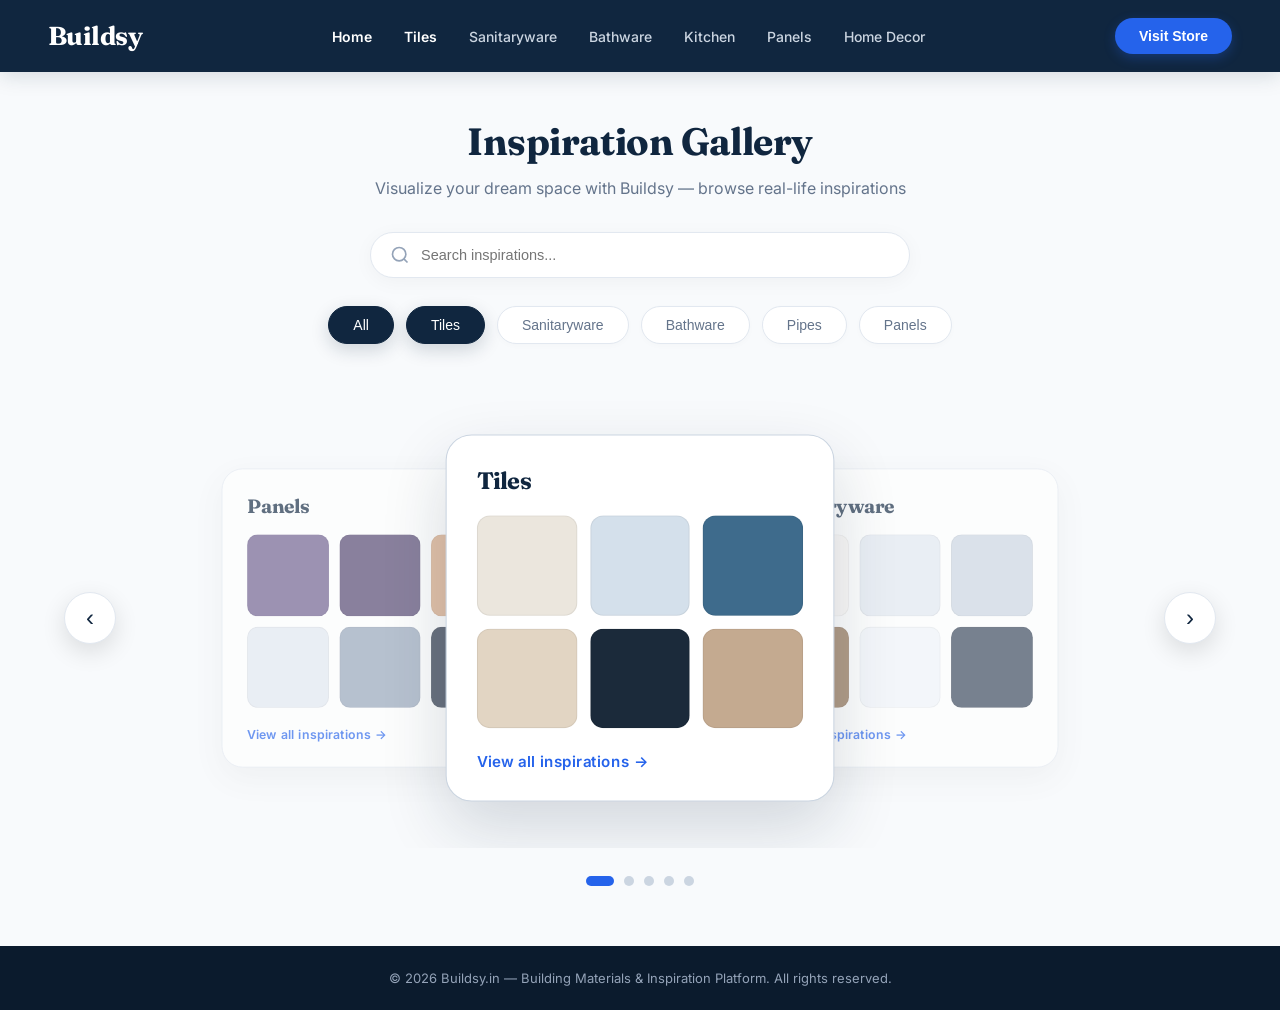
==== buildsy-inspiration-gallery (2).html @ cd0969d8 "feat: Buildsy Inspiration Gallery — masonry grid, lightbox, dynamic routing" ====
<!DOCTYPE html>
<html lang="en">
<head>
<meta charset="UTF-8">
<meta name="viewport" content="width=device-width, initial-scale=1.0">
<title>Buildsy — Inspiration Gallery</title>
<meta name="description" content="Browse premium inspiration galleries for tiles, bathware, kitchen, sanitaryware, panels, and more.">
<link rel="preconnect" href="https://fonts.googleapis.com">
<link href="https://fonts.googleapis.com/css2?family=Fraunces:ital,opsz,wght@0,9..144,400;0,9..144,600;0,9..144,700;1,9..144,400&family=Inter:wght@300;400;500;600;700&display=swap" rel="stylesheet">
<style>
  :root {
    --navy: #10263F;
    --navy-dark: #0B1B2D;
    --navy-soft: #1B3A5C;
    --blue-accent: #2563EB;
    --blue-hover: #1D4ED8;
    --copper: #B8794F;
    --copper-soft: #D6A47C;
    --cream-bg: #F4EFEA;
    --cream-card: #FAF8F5;
    --stone: #E5DFD7;
    --ink: #111827;
    --slate: #64748B;
    --radius-lg: 20px;
    --shadow-md: 0 12px 32px rgba(16, 38, 63, 0.12);
    --shadow-lg: 0 24px 60px rgba(16, 38, 63, 0.18);
  }

  * { box-sizing: border-box; }
  html, body { margin: 0; padding: 0; }
  body {
    background: #F8FAFC;
    color: var(--ink);
    font-family: 'Inter', -apple-system, BlinkMacSystemFont, sans-serif;
    -webkit-font-smoothing: antialiased;
    min-height: 100vh;
    display: flex;
    flex-direction: column;
  }

  h1, h2, h3, h4, .font-serif {
    font-family: 'Fraunces', Georgia, serif;
    letter-spacing: -0.015em;
  }

  /* ---------- Full Page Navbar ---------- */
  .navbar {
    background: var(--navy);
    color: #fff;
    padding: 18px 48px;
    display: flex;
    align-items: center;
    justify-content: space-between;
    position: sticky;
    top: 0;
    z-index: 1000;
    box-shadow: 0 4px 20px rgba(16, 38, 63, 0.15);
  }
  .navbar-logo {
    font-family: 'Fraunces', serif;
    font-size: 26px;
    font-weight: 700;
    color: #fff;
    letter-spacing: -0.02em;
  }
  .navbar-links {
    display: flex;
    gap: 32px;
  }
  .navbar-links a {
    color: #CBD5E1;
    text-decoration: none;
    font-size: 14px;
    font-weight: 500;
    transition: color 0.2s ease;
    cursor: pointer;
  }
  .navbar-links a:hover, .navbar-links a.active {
    color: #fff;
    font-weight: 600;
  }
  .navbar-cta {
    background: var(--blue-accent);
    color: #fff;
    border: none;
    padding: 10px 24px;
    border-radius: 99px;
    font-size: 14px;
    font-weight: 600;
    cursor: pointer;
    transition: background 0.2s ease, transform 0.15s ease, box-shadow 0.2s ease;
    box-shadow: 0 4px 12px rgba(37,99,235,0.3);
  }
  .navbar-cta:hover {
    background: var(--blue-hover);
    transform: translateY(-1px);
    box-shadow: 0 6px 16px rgba(37,99,235,0.4);
  }

  /* ---------- Main Page Content ---------- */
  main.main-content {
    flex: 1;
    padding: 48px 24px 60px;
    display: flex;
    flex-direction: column;
    align-items: center;
    max-width: 1400px;
    width: 100%;
    margin: 0 auto;
  }

  /* Hero Section */
  .hero-section {
    text-align: center;
    margin-bottom: 32px;
    max-width: 680px;
  }
  .hero-section h1 {
    font-size: 38px;
    color: var(--navy);
    margin: 0 0 12px;
    line-height: 1.15;
  }
  .hero-section p {
    font-size: 16px;
    color: var(--slate);
    margin: 0;
    line-height: 1.5;
  }

  /* Search Bar */
  .search-box-wrap {
    width: 100%;
    max-width: 540px;
    margin: 0 auto 28px;
    position: relative;
  }
  .search-input {
    width: 100%;
    padding: 14px 22px 14px 50px;
    border-radius: 99px;
    border: 1px solid #E2E8F0;
    background: #fff;
    font-size: 14.5px;
    color: var(--ink);
    box-shadow: 0 4px 20px rgba(0,0,0,0.04);
    outline: none;
    transition: all 0.25s ease;
  }
  .search-input:focus {
    border-color: var(--blue-accent);
    box-shadow: 0 0 0 4px rgba(37,99,235,0.14);
  }
  .search-icon {
    position: absolute;
    left: 20px;
    top: 50%;
    transform: translateY(-50%);
    color: #94A3B8;
    width: 20px;
    height: 20px;
  }

  /* Category Filter Pills */
  .filter-pills-bar {
    display: flex;
    gap: 12px;
    margin-bottom: 44px;
    flex-wrap: wrap;
    justify-content: center;
  }
  .filter-pill {
    padding: 10px 24px;
    border-radius: 99px;
    border: 1px solid #E2E8F0;
    background: #fff;
    color: var(--slate);
    font-size: 14px;
    font-weight: 500;
    cursor: pointer;
    transition: all 0.25s ease;
    box-shadow: 0 2px 6px rgba(0,0,0,0.02);
  }
  .filter-pill:hover {
    border-color: #CBD5E1;
    color: var(--navy);
  }
  .filter-pill.active {
    background: var(--navy);
    color: #fff;
    border-color: var(--navy);
    box-shadow: 0 6px 18px rgba(16,38,63,0.18);
  }

  /* ---------- Carousel Stage Container ---------- */
  .carousel-stage {
    width: 100%;
    position: relative;
    display: flex;
    align-items: center;
    justify-content: center;
    min-height: 440px;
    overflow: hidden;
    padding: 20px 0;
  }

  /* Nav Floating Buttons */
  .carousel-nav-btn {
    position: absolute;
    top: 50%;
    transform: translateY(-50%);
    width: 52px;
    height: 52px;
    border-radius: 50%;
    background: #fff;
    border: 1px solid #E2E8F0;
    box-shadow: 0 8px 24px rgba(0,0,0,0.12);
    color: var(--navy);
    display: flex;
    align-items: center;
    justify-content: center;
    cursor: pointer;
    z-index: 30;
    font-size: 24px;
    transition: all 0.25s cubic-bezier(0.2, 0.8, 0.2, 1);
  }
  .carousel-nav-btn:hover {
    background: var(--navy);
    color: #fff;
    transform: translateY(-50%) scale(1.1);
    box-shadow: 0 12px 30px rgba(16,38,63,0.25);
  }
  .carousel-nav-btn.prev { left: 40px; }
  .carousel-nav-btn.next { right: 40px; }

  @media (max-width: 768px) {
    .carousel-nav-btn.prev { left: 10px; }
    .carousel-nav-btn.next { right: 10px; }
    .navbar { padding: 14px 20px; }
    .navbar-links { display: none; }
  }

  /* Track & Cards */
  .carousel-track {
    display: flex;
    align-items: center;
    justify-content: center;
    width: 100%;
    position: relative;
    height: 420px;
  }

  /* Card Item */
  .carousel-card {
    position: absolute;
    width: 360px;
    background: #fff;
    border-radius: 24px;
    border: 1px solid #E2E8F0;
    box-shadow: 0 12px 36px rgba(0,0,0,0.06);
    padding: 28px;
    transition: transform 0.5s cubic-bezier(0.25, 1, 0.5, 1), opacity 0.5s ease, box-shadow 0.5s ease, border-color 0.5s ease;
    cursor: pointer;
    user-select: none;
    display: flex;
    flex-direction: column;
  }

  /* Carousel Slide States */
  .carousel-card.state-center {
    z-index: 20;
    transform: translateX(0) scale(1.08);
    box-shadow: 0 25px 60px rgba(16,38,63,0.16);
    border-color: #CBD5E1;
    opacity: 1;
  }
  .carousel-card.state-left {
    z-index: 10;
    transform: translateX(-260px) scale(0.88);
    opacity: 0.65;
    pointer-events: auto;
  }
  .carousel-card.state-right {
    z-index: 10;
    transform: translateX(260px) scale(0.88);
    opacity: 0.65;
    pointer-events: auto;
  }
  .carousel-card.state-far-left {
    z-index: 5;
    transform: translateX(-420px) scale(0.75);
    opacity: 0;
    pointer-events: none;
  }
  .carousel-card.state-far-right {
    z-index: 5;
    transform: translateX(420px) scale(0.75);
    opacity: 0;
    pointer-events: none;
  }

  .card-header-title {
    font-size: 22px;
    font-weight: 700;
    color: var(--navy);
    margin: 0 0 18px;
  }

  /* 2x3 Grid of Swatches */
  .swatch-grid-2x3 {
    display: grid;
    grid-template-columns: repeat(3, 1fr);
    gap: 12px;
    margin-bottom: 22px;
  }
  .swatch-box {
    aspect-ratio: 1 / 1;
    border-radius: 12px;
    border: 1px solid rgba(0,0,0,0.06);
    position: relative;
    cursor: pointer;
    transition: transform 0.2s ease, box-shadow 0.2s ease;
    overflow: hidden;
    display: flex;
    align-items: center;
    justify-content: center;
  }
  .swatch-box:hover {
    transform: scale(1.08);
    box-shadow: 0 6px 16px rgba(0,0,0,0.14);
    z-index: 2;
  }

  .card-footer-link {
    font-size: 14px;
    font-weight: 600;
    color: var(--blue-accent);
    text-decoration: none;
    display: inline-flex;
    align-items: center;
    gap: 4px;
    margin-top: auto;
    cursor: pointer;
    transition: color 0.2s ease;
  }
  .card-footer-link:hover {
    color: var(--blue-hover);
    text-decoration: underline;
  }

  /* Pagination Dots */
  .pagination-dots {
    display: flex;
    gap: 10px;
    margin-top: 28px;
    justify-content: center;
  }
  .pag-dot {
    width: 10px;
    height: 10px;
    border-radius: 50%;
    background: #CBD5E1;
    cursor: pointer;
    transition: all 0.3s cubic-bezier(0.2, 0.8, 0.2, 1);
  }
  .pag-dot.active {
    background: var(--blue-accent);
    width: 28px;
    border-radius: 99px;
  }

  /* ---------- Footer ---------- */
  footer.footer {
    background: var(--navy-dark);
    color: #94A3B8;
    text-align: center;
    padding: 24px;
    font-size: 13px;
    margin-top: auto;
  }
  footer.footer p { margin: 0; }

  /* ---------- Detail Modal Overlay ---------- */
  .modal-overlay {
    position: fixed;
    inset: 0;
    background: rgba(15, 23, 42, 0.75);
    backdrop-filter: blur(8px);
    z-index: 2000;
    display: none;
    opacity: 0;
    transition: opacity 0.3s ease;
    align-items: center;
    justify-content: center;
    padding: 20px;
  }
  .modal-overlay.active {
    display: flex;
    opacity: 1;
  }

  /* Scrollable & Clickable Gallery Modal Window */
  .gallery-modal-window {
    background: #FFFFFF;
    border-radius: 24px;
    max-width: 960px;
    width: 100%;
    max-height: 88vh;
    height: 680px;
    display: flex;
    flex-direction: column;
    overflow: hidden;
    box-shadow: 0 30px 90px rgba(10, 25, 45, 0.35);
    transform: scale(0.92);
    transition: transform 0.3s cubic-bezier(0.2, 0.8, 0.2, 1);
    border: 1px solid rgba(255, 255, 255, 0.2);
  }
  .modal-overlay.active .gallery-modal-window {
    transform: scale(1);
  }

  /* Modal Header */
  .gallery-modal-header {
    background: var(--navy);
    color: #fff;
    padding: 20px 28px;
    display: flex;
    align-items: center;
    justify-content: space-between;
    position: relative;
    border-bottom: 1px solid rgba(255, 255, 255, 0.1);
  }
  .gallery-cat-badge {
    font-size: 11px;
    font-weight: 700;
    letter-spacing: 0.1em;
    color: var(--copper-soft);
    text-transform: uppercase;
    display: block;
    margin-bottom: 4px;
  }
  .gallery-modal-title {
    font-size: 22px;
    margin: 0;
    color: #FFFFFF;
    font-weight: 700;
  }
  .modal-close-btn {
    width: 36px;
    height: 36px;
    border-radius: 50%;
    background: rgba(255, 255, 255, 0.12);
    color: #fff;
    border: none;
    font-size: 16px;
    cursor: pointer;
    display: flex;
    align-items: center;
    justify-content: center;
    transition: background 0.2s ease, transform 0.15s ease;
  }
  .modal-close-btn:hover {
    background: rgba(255, 255, 255, 0.25);
    transform: scale(1.05);
  }

  /* Gallery Subheader / Search Filter */
  .gallery-filter-bar {
    background: #F8FAFC;
    padding: 12px 28px;
    border-bottom: 1px solid #E2E8F0;
    display: flex;
    align-items: center;
    justify-content: space-between;
    gap: 16px;
  }
  .gallery-count-text {
    font-size: 13px;
    font-weight: 600;
    color: var(--slate);
  }
  .gallery-search-mini input {
    padding: 8px 16px;
    border-radius: 99px;
    border: 1px solid #CBD5E1;
    font-size: 13px;
    outline: none;
    width: 220px;
    transition: border-color 0.2s ease, box-shadow 0.2s ease;
  }
  .gallery-search-mini input:focus {
    border-color: var(--blue-accent);
    box-shadow: 0 0 0 3px rgba(37,99,235,0.12);
  }

  /* Gallery Modal Body - Split Layout */
  .gallery-modal-body {
    display: flex;
    flex: 1;
    min-height: 0;
    overflow: hidden;
  }

  /* Left Column: Scrollable Grid */
  .gallery-grid-container {
    flex: 1;
    padding: 20px 24px;
    overflow-y: auto;
    display: grid;
    grid-template-columns: repeat(auto-fill, minmax(170px, 1fr));
    gap: 16px;
    align-content: start;
    background: #FAF8F5;
  }
  .gallery-grid-container::-webkit-scrollbar {
    width: 6px;
  }
  .gallery-grid-container::-webkit-scrollbar-track {
    background: #F1F5F9;
  }
  .gallery-grid-container::-webkit-scrollbar-thumb {
    background: #CBD5E1;
    border-radius: 99px;
  }
  .gallery-grid-container::-webkit-scrollbar-thumb:hover {
    background: #94A3B8;
  }

  /* Gallery Item Card */
  .gallery-item-card {
    background: #FFFFFF;
    border: 1px solid #E2E8F0;
    border-radius: 16px;
    padding: 12px;
    cursor: pointer;
    transition: all 0.25s cubic-bezier(0.2, 0.8, 0.2, 1);
    display: flex;
    flex-direction: column;
    position: relative;
  }
  .gallery-item-card:hover {
    transform: translateY(-3px);
    box-shadow: 0 10px 24px rgba(16, 38, 63, 0.1);
    border-color: var(--blue-accent);
  }
  .gallery-item-card.active-selected {
    border: 2px solid var(--blue-accent);
    background: #EFF6FF;
    box-shadow: 0 10px 24px rgba(37,99,235,0.18);
  }
  .gallery-item-card.active-selected::after {
    content: '✓ Selected';
    position: absolute;
    top: 10px;
    right: 10px;
    background: var(--blue-accent);
    color: #fff;
    font-size: 10px;
    font-weight: 700;
    padding: 2px 8px;
    border-radius: 99px;
  }

  .card-img-thumb {
    width: 100%;
    height: 115px;
    border-radius: 10px;
    object-fit: cover;
    margin-bottom: 10px;
    background-color: #E2E8F0;
    display: block;
  }
  .card-color-thumb {
    width: 100%;
    height: 115px;
    border-radius: 10px;
    margin-bottom: 10px;
    display: flex;
    align-items: center;
    justify-content: center;
    color: rgba(255,255,255,0.85);
    font-size: 12px;
    font-weight: 600;
  }

  .item-title {
    font-size: 13.5px;
    font-weight: 600;
    color: var(--navy);
    margin: 0 0 4px;
    line-height: 1.3;
  }
  .item-price {
    font-size: 13px;
    font-weight: 700;
    color: var(--copper);
    margin-top: auto;
  }
  .item-tag {
    font-size: 11px;
    color: var(--slate);
    margin-top: 4px;
    font-weight: 500;
  }

  /* Right Sidebar: Interactive Detail View */
  .gallery-detail-sidebar {
    width: 350px;
    background: #FFFFFF;
    border-left: 1px solid #E2E8F0;
    padding: 24px;
    overflow-y: auto;
    display: flex;
    flex-direction: column;
    flex-shrink: 0;
  }
  .gallery-detail-sidebar::-webkit-scrollbar {
    width: 5px;
  }
  .gallery-detail-sidebar::-webkit-scrollbar-thumb {
    background: #CBD5E1;
    border-radius: 99px;
  }

  .sidebar-img-wrapper {
    position: relative;
    width: 100%;
    height: 180px;
    border-radius: 14px;
    overflow: hidden;
    margin-bottom: 16px;
    background: #F1F5F9;
    border: 1px solid #E2E8F0;
  }
  .sidebar-product-img {
    width: 100%;
    height: 100%;
    object-fit: cover;
    display: block;
  }
  .sidebar-color-box {
    width: 100%;
    height: 100%;
    display: flex;
    align-items: center;
    justify-content: center;
    font-weight: 600;
    color: rgba(255,255,255,0.9);
  }
  .sidebar-badge {
    position: absolute;
    bottom: 10px;
    left: 10px;
    background: rgba(16, 38, 63, 0.85);
    backdrop-filter: blur(4px);
    color: #fff;
    font-size: 11px;
    font-weight: 600;
    padding: 4px 10px;
    border-radius: 99px;
  }

  .sidebar-title {
    font-size: 19px;
    margin: 0 0 6px;
    color: var(--navy);
    line-height: 1.25;
  }
  .sidebar-price {
    font-size: 17px;
    font-weight: 700;
    color: var(--copper);
    margin-bottom: 12px;
  }
  .sidebar-desc {
    font-size: 13px;
    color: var(--slate);
    line-height: 1.55;
    margin: 0 0 18px;
  }

  .sidebar-specs-list {
    background: #F8FAFC;
    border-radius: 12px;
    padding: 12px 14px;
    margin-bottom: 20px;
    border: 1px solid #E2E8F0;
  }
  .spec-item {
    display: flex;
    justify-content: space-between;
    padding: 6px 0;
    border-bottom: 1px dashed #E2E8F0;
    font-size: 12px;
  }
  .spec-item:last-child {
    border-bottom: none;
  }
  .spec-label {
    color: var(--slate);
    font-weight: 500;
  }
  .spec-val {
    color: var(--navy);
    font-weight: 600;
    text-align: right;
  }

  .sidebar-actions {
    margin-top: auto;
    display: flex;
    flex-direction: column;
    gap: 10px;
  }
  .btn-primary-cta {
    width: 100%;
    background: var(--blue-accent);
    color: #fff;
    padding: 12px;
    border-radius: 12px;
    border: none;
    font-size: 14px;
    font-weight: 600;
    cursor: pointer;
    transition: background 0.2s ease, transform 0.15s ease;
    box-shadow: 0 4px 14px rgba(37,99,235,0.25);
  }
  .btn-primary-cta:hover {
    background: var(--blue-hover);
    transform: translateY(-1px);
  }
  .btn-secondary-action {
    width: 100%;
    background: transparent;
    color: var(--navy);
    padding: 10px;
    border-radius: 12px;
    border: 1px solid #CBD5E1;
    font-size: 13px;
    font-weight: 600;
    cursor: pointer;
    transition: all 0.2s ease;
  }
  .btn-secondary-action:hover {
    background: #F1F5F9;
    border-color: var(--navy);
  }

  @media (max-width: 768px) {
    .gallery-modal-window {
      height: 90vh;
      max-height: 90vh;
    }
    .gallery-modal-body {
      flex-direction: column;
    }
    .gallery-grid-container {
      max-height: 50%;
    }
    .gallery-detail-sidebar {
      width: 100%;
      border-left: none;
      border-top: 1px solid #E2E8F0;
    }
  }
</style>
</head>
<body>

<!-- Full Page Navigation Bar -->
<header class="navbar">
  <div class="navbar-logo">Buildsy</div>
  <nav class="navbar-links">
    <a class="nav-link" data-cat-index="0">Home</a>
    <a class="nav-link active" data-cat-index="0" href="inspirations.html#tiles">Tiles</a>
    <a class="nav-link" data-cat-index="1" href="inspirations.html#sanitaryware">Sanitaryware</a>
    <a class="nav-link" data-cat-index="2" href="inspirations.html#bathware">Bathware</a>
    <a class="nav-link" data-cat-index="3" href="inspirations.html#kitchen">Kitchen</a>
    <a class="nav-link" data-cat-index="4" href="inspirations.html#panels">Panels</a>
    <a class="nav-link" href="inspirations.html#homedecor">Home Decor</a>
  </nav>
  <button class="navbar-cta">Visit Store</button>
</header>

<!-- Main Application Section -->
<main class="main-content">
  <!-- Hero Section -->
  <section class="hero-section">
    <h1 class="font-serif">Inspiration Gallery</h1>
    <p>Visualize your dream space with Buildsy — browse real-life inspirations</p>
  </section>

  <!-- Search Bar -->
  <div class="search-box-wrap">
    <svg class="search-icon" viewBox="0 0 24 24" fill="none" stroke="currentColor" stroke-width="2"><circle cx="11" cy="11" r="8"/><line x1="21" y1="21" x2="16.65" y2="16.65"/></svg>
    <input type="text" class="search-input" id="searchInput" placeholder="Search inspirations...">
  </div>

  <!-- Category Pills Bar -->
  <div class="filter-pills-bar" id="pillsBar">
    <button class="filter-pill active" data-cat-index="0">All</button>
    <button class="filter-pill" data-cat-index="0">Tiles</button>
    <button class="filter-pill" data-cat-index="1">Sanitaryware</button>
    <button class="filter-pill" data-cat-index="2">Bathware</button>
    <button class="filter-pill" data-cat-index="3">Pipes</button>
    <button class="filter-pill" data-cat-index="4">Panels</button>
  </div>

  <!-- Carousel Stage -->
  <div class="carousel-stage">
    <button class="carousel-nav-btn prev" id="btnPrevCarousel" aria-label="Previous Slide">‹</button>
    
    <div class="carousel-track" id="carouselTrack">
      
      <!-- Category Card 0: Tiles (Center Pop-up Grid) -->
      <div class="carousel-card state-center" data-index="0" data-cat="Tiles">
        <h3 class="card-header-title font-serif">Tiles</h3>
        <div class="swatch-grid-2x3">
          <div class="swatch-box" style="background:#EBE6DD;" title="Cream Ivory Tile"></div>
          <div class="swatch-box" style="background:#D4E0EB;" title="Sky Ceramic Tile"></div>
          <div class="swatch-box" style="background:#3E6B8C;" title="Ocean Blue Vitrified"></div>
          <div class="swatch-box" style="background:#E2D5C3;" title="Warm Sand Tile"></div>
          <div class="swatch-box" style="background:#1B2A3A;" title="Charcoal Slate Tile"></div>
          <div class="swatch-box" style="background:#C4AA90;" title="Terracotta Tile"></div>
        </div>
        <a class="card-footer-link" href="inspirations.html#tiles" data-cat="Tiles">View all inspirations →</a>
      </div>

      <!-- Category Card 1: Sanitaryware -->
      <div class="carousel-card state-right" data-index="1" data-cat="Sanitaryware">
        <h3 class="card-header-title font-serif">Sanitaryware</h3>
        <div class="swatch-grid-2x3">
          <div class="swatch-box" style="background:#FAF8F5;" title="Matte Ceramic WC"></div>
          <div class="swatch-box" style="background:#E2E8F0;" title="Tabletop Sink"></div>
          <div class="swatch-box" style="background:#CBD5E1;" title="Gloss Basin"></div>
          <div class="swatch-box" style="background:#8C6A4A;" title="Warm Earth Urinal"></div>
          <div class="swatch-box" style="background:#F1F5F9;" title="Wall-Mounted WC"></div>
          <div class="swatch-box" style="background:#334155;" title="Dark Accent Sink"></div>
        </div>
        <a class="card-footer-link" href="inspirations.html#sanitaryware" data-cat="Sanitaryware">View all inspirations →</a>
      </div>

      <!-- Category Card 2: Bathware -->
      <div class="carousel-card state-far-right" data-index="2" data-cat="Bathware">
        <h3 class="card-header-title font-serif">Bathware</h3>
        <div class="swatch-grid-2x3">
          <div class="swatch-box" style="background:#B8794F;" title="Copper Brass Faucet"></div>
          <div class="swatch-box" style="background:#D6A47C;" title="Rose Gold Shower"></div>
          <div class="swatch-box" style="background:#475569;" title="Matte Black Mixer"></div>
          <div class="swatch-box" style="background:#94A3B8;" title="Chrome Rainhead"></div>
          <div class="swatch-box" style="background:#F8FAFC;" title="Polished Tray"></div>
          <div class="swatch-box" style="background:#64748B;" title="Brushed Steel Towel Bar"></div>
        </div>
        <a class="card-footer-link" href="inspirations.html#bathware" data-cat="Bathware">View all inspirations →</a>
      </div>

      <!-- Category Card 3: Pipes -->
      <div class="carousel-card state-far-left" data-index="3" data-cat="Pipes">
        <h3 class="card-header-title font-serif">Pipes</h3>
        <div class="swatch-grid-2x3">
          <div class="swatch-box" style="background:#4A7A6B;" title="CPVC Hot Line"></div>
          <div class="swatch-box" style="background:#33594D;" title="Heavy Drainage PVC"></div>
          <div class="swatch-box" style="background:#64748B;" title="Steel Couplers"></div>
          <div class="swatch-box" style="background:#94A3B8;" title="Elbow Joint"></div>
          <div class="swatch-box" style="background:#CBD5E1;" title="Flex Hose"></div>
          <div class="swatch-box" style="background:#334155;" title="Pressure Valve"></div>
        </div>
        <a class="card-footer-link" href="inspirations.html#kitchen" data-cat="Kitchen">View all inspirations →</a>
      </div>

      <!-- Category Card 4: Panels -->
      <div class="carousel-card state-left" data-index="4" data-cat="Panels">
        <h3 class="card-header-title font-serif">Panels</h3>
        <div class="swatch-grid-2x3">
          <div class="swatch-box" style="background:#6B5B8C;" title="Louvered PVC Panel"></div>
          <div class="swatch-box" style="background:#4E3F6B;" title="Waterproof Wall Board"></div>
          <div class="swatch-box" style="background:#D6A47C;" title="Fluted Oak Panel"></div>
          <div class="swatch-box" style="background:#E2E8F0;" title="Acoustic Slat"></div>
          <div class="swatch-box" style="background:#94A3B8;" title="Stone Pattern Panel"></div>
          <div class="swatch-box" style="background:#1E293B;" title="Midnight Charcoal Slat"></div>
        </div>
        <a class="card-footer-link" href="inspirations.html#panels" data-cat="Panels">View all inspirations →</a>
      </div>

    </div>

    <button class="carousel-nav-btn next" id="btnNextCarousel" aria-label="Next Slide">›</button>
  </div>

  <!-- Pagination Dots -->
  <div class="pagination-dots" id="dotsTrack">
    <span class="pag-dot active" data-index="0"></span>
    <span class="pag-dot" data-index="1"></span>
    <span class="pag-dot" data-index="2"></span>
    <span class="pag-dot" data-index="3"></span>
    <span class="pag-dot" data-index="4"></span>
  </div>
</main>

<!-- Footer -->
<footer class="footer">
  <p>© 2026 Buildsy.in — Building Materials & Inspiration Platform. All rights reserved.</p>
</footer>

<!-- Scrollable & Clickable Product Gallery Modal Overlay -->
<div class="modal-overlay" id="detailModal">
  <div class="gallery-modal-window">
    
    <!-- Modal Header -->
    <div class="gallery-modal-header">
      <div>
        <span class="gallery-cat-badge" id="modalCatTag">BUILDSY · TILES GALLERY</span>
        <h2 class="gallery-modal-title font-serif" id="modalGalleryTitle">Tiles Product Gallery</h2>
      </div>
      <button class="modal-close-btn" id="btnCloseModal" title="Close Gallery">✕</button>
    </div>

    <!-- Subheader Filter & Item Count -->
    <div class="gallery-filter-bar">
      <span class="gallery-count-text" id="modalProductCount">8 items available</span>
      <div class="gallery-search-mini">
        <input type="text" id="modalSearchInput" placeholder="Filter product items...">
      </div>
    </div>

    <!-- Modal Content: Scrollable Grid + Active Product Detail Sidebar -->
    <div class="gallery-modal-body">
      
      <!-- Left: Scrollable Product Cards Grid -->
      <div class="gallery-grid-container" id="galleryGrid">
        <!-- Dynamically injected product cards -->
      </div>

      <!-- Right: Interactive Product Detail Sidebar -->
      <div class="gallery-detail-sidebar" id="gallerySidebar">
        <div class="sidebar-img-wrapper" id="sidebarImgWrap">
          <img src="" id="sidebarProductImg" alt="Product Preview" class="sidebar-product-img">
          <div id="sidebarColorBox" class="sidebar-color-box" style="display:none;"></div>
          <span class="sidebar-badge" id="sidebarBadge">Vitrified</span>
        </div>
        <div class="sidebar-content">
          <h3 class="sidebar-title font-serif" id="sidebarTitle">Product Title</h3>
          <div class="sidebar-price" id="sidebarPrice">₹ 185 / sq.ft</div>
          <p class="sidebar-desc" id="sidebarDesc">Select any product from the gallery on the left to view full specifications.</p>

          <div class="sidebar-specs-list">
            <div class="spec-item">
              <span class="spec-label">Dimensions</span>
              <span class="spec-val" id="specDim">-</span>
            </div>
            <div class="spec-item">
              <span class="spec-label">Finish / Style</span>
              <span class="spec-val" id="specFinish">-</span>
            </div>
            <div class="spec-item">
              <span class="spec-label">Water / Durability</span>
              <span class="spec-val" id="specWater">-</span>
            </div>
            <div class="spec-item">
              <span class="spec-label">Warranty</span>
              <span class="spec-val" id="specWarranty">-</span>
            </div>
          </div>

          <div class="sidebar-actions">
            <button class="btn-primary-cta" id="btnRequestQuote">Request Specifications & Quote</button>
            <button class="btn-secondary-action" id="btnDownloadSpec">Download Datasheet 📥</button>
          </div>
        </div>
      </div>

    </div>
  </div>
</div>

<script>
  // ---------- Carousel Logic & Animations ----------
  const cards = Array.from(document.querySelectorAll('.carousel-card'));
  const dots = Array.from(document.querySelectorAll('.pag-dot'));
  const btnPrev = document.getElementById('btnPrevCarousel');
  const btnNext = document.getElementById('btnNextCarousel');
  const navLinks = document.querySelectorAll('.navbar-links .nav-link');
  const filterPills = document.querySelectorAll('.filter-pill');
  
  let activeIndex = 0;
  const totalCards = cards.length;

  function updateCarousel(newIndex) {
    activeIndex = (newIndex + totalCards) % totalCards;

    cards.forEach((card, i) => {
      card.className = 'carousel-card'; // reset classes
      
      const diff = (i - activeIndex + totalCards) % totalCards;

      if (diff === 0) {
        card.classList.add('state-center');
      } else if (diff === 1) {
        card.classList.add('state-right');
      } else if (diff === totalCards - 1) {
        card.classList.add('state-left');
      } else if (diff === 2) {
        card.classList.add('state-far-right');
      } else {
        card.classList.add('state-far-left');
      }
    });

    // Update Dots
    dots.forEach((dot, i) => {
      dot.classList.toggle('active', i === activeIndex);
    });

    // Update Pills & Nav Links
    filterPills.forEach((pill, i) => {
      pill.classList.toggle('active', parseInt(pill.dataset.catIndex) === activeIndex);
    });
    navLinks.forEach((link, i) => {
      link.classList.toggle('active', parseInt(link.dataset.catIndex) === activeIndex);
    });
  }

  btnPrev.addEventListener('click', () => updateCarousel(activeIndex - 1));
  btnNext.addEventListener('click', () => updateCarousel(activeIndex + 1));

  dots.forEach(dot => {
    dot.addEventListener('click', () => {
      const idx = parseInt(dot.dataset.index);
      updateCarousel(idx);
    });
  });

  filterPills.forEach(pill => {
    pill.addEventListener('click', () => {
      const idx = parseInt(pill.dataset.catIndex);
      updateCarousel(idx);
    });
  });

  navLinks.forEach(link => {
    link.addEventListener('click', (e) => {
      e.preventDefault();
      const idx = parseInt(link.dataset.catIndex);
      updateCarousel(idx);
    });
  });

  // ---------- Product Gallery Modal Data & Interactive Logic ----------
  const GALLERY_DATA = {
    Tiles: {
      categoryName: 'Tiles Product Gallery',
      badgeText: 'BUILDSY · TILES COLLECTION',
      items: [
        {
          id: 't1',
          name: 'Calacatta Gold Italian Marble',
          price: '₹ 185 / sq.ft',
          tag: 'Vitrified • High Gloss',
          img: 'assets/tiles_product_1.png',
          desc: 'Premium Italian marble aesthetic with golden veining. Glazed vitrified slab tile engineered with zero porosity and supreme scratch resistance.',
          dim: '1200 x 600 mm',
          finish: 'Ultra High Gloss Polish',
          water: '< 0.05% Moisture',
          warranty: '10 Years Warranty'
        },
        {
          id: 't2',
          name: 'Royal Ivory Polish Slab',
          price: '₹ 140 / sq.ft',
          tag: 'Porcelain • Soft Silk',
          img: 'assets/luxury_marble_tiles_1785225420599.png',
          desc: 'Warm cream ivory tile with cloud vein patterns, designed for grand living room floors and executive suites.',
          dim: '800 x 800 mm',
          finish: 'Polished Silk',
          water: '< 0.10% Absorption',
          warranty: '10 Years Warranty'
        },
        {
          id: 't3',
          name: 'Ocean Blue Vitrified Tile',
          price: '₹ 165 / sq.ft',
          tag: 'Glazed Vitrified',
          bgColor: '#3E6B8C',
          desc: 'Vibrant oceanic azure vitrified tiles designed to create striking feature walls, bathroom accents, and reception desks.',
          dim: '1200 x 600 mm',
          finish: 'Mirror Polish',
          water: '< 0.05% Moisture',
          warranty: '8 Years Warranty'
        },
        {
          id: 't4',
          name: 'Charcoal Slate Rustic Tile',
          price: '₹ 120 / sq.ft',
          tag: 'Slate • Anti-Skid',
          bgColor: '#1B2A3A',
          desc: 'Deep slate texture crafted for outdoor patios, pool decks, and rustic industrial accent walls.',
          dim: '600 x 300 mm',
          finish: 'Matte Textured R11',
          water: '< 0.20% Absorption',
          warranty: '15 Years Warranty'
        },
        {
          id: 't5',
          name: 'Warm Terracotta Natural Clay',
          price: '₹ 95 / sq.ft',
          tag: 'Eco-Ceramic',
          bgColor: '#C4AA90',
          desc: 'Earthy terracotta finish bringing Mediterranean warmth to outdoor balconies, terraces, and courtyard spaces.',
          dim: '400 x 400 mm',
          finish: 'Raw Matte',
          water: '< 1.50% Moisture',
          warranty: '5 Years Warranty'
        },
        {
          id: 't6',
          name: 'Sky Blue Ceramic Mosaic',
          price: '₹ 210 / sq.ft',
          tag: 'Glass Mosaic',
          bgColor: '#D4E0EB',
          desc: 'Mesh-mounted ceramic glass mosaic tiles ideal for swimming pools, luxury spa walls, and kitchen backsplashes.',
          dim: '300 x 300 mm Sheet',
          finish: 'Gloss Glass',
          water: '100% Impervious',
          warranty: '12 Years Warranty'
        },
        {
          id: 't7',
          name: 'Emerald Vein Onyx Slab',
          price: '₹ 240 / sq.ft',
          tag: 'Translucent Slab',
          img: 'assets/sea_pearl_luxury_suite_1785225385629.png',
          desc: 'Backlit-compatible emerald green onyx slab tile for luxury bar counters, boutique hotel lobbies, and feature walls.',
          dim: '1600 x 800 mm',
          finish: 'Polished Crystal',
          water: '< 0.02% Moisture',
          warranty: '15 Years Warranty'
        },
        {
          id: 't8',
          name: 'Sandstone Heavy Duty Paver',
          price: '₹ 110 / sq.ft',
          tag: '20mm Heavy Duty',
          bgColor: '#E2D5C3',
          desc: '20mm thick porcelain paver engineered to withstand heavy vehicular loads, frost, and extreme outdoor weather.',
          dim: '600 x 600 mm',
          finish: 'Grip Texture R11',
          water: '< 0.05% Absorption',
          warranty: '20 Years Warranty'
        }
      ]
    },
    Sanitaryware: {
      categoryName: 'Sanitaryware Gallery',
      badgeText: 'BUILDSY · SANITARYWARE',
      items: [
        {
          id: 's1',
          name: 'Royal Matte Black Wall WC',
          price: '₹ 18,500',
          tag: 'Rimless Wall WC',
          img: 'assets/bathware_sanitaryware_suite_1785225449404.png',
          desc: 'Wall-hung rimless toilet bowl with antibacterial nano-glaze, soft-close slender seat, and dual flush 3L/4.5L efficiency.',
          dim: '540 x 360 x 380 mm',
          finish: 'Matte Charcoal Black',
          water: 'Dual Flush Eco',
          warranty: '10 Years Ceramic'
        },
        {
          id: 's2',
          name: 'Countertop Oval Vessel Basin',
          price: '₹ 7,200',
          tag: 'Tabletop Sink',
          img: 'assets/media__1785225345889.png',
          desc: 'Thin-edge ceramic vessel sink with anti-stain glaze designed for modern minimalist vanity counters.',
          dim: '600 x 400 x 140 mm',
          finish: 'Pure Ceramic White',
          water: 'Easy Clean Coating',
          warranty: '10 Years Ceramic'
        },
        {
          id: 's3',
          name: 'Alpine Gloss White Pedestal Sink',
          price: '₹ 5,800',
          tag: 'Free-Standing Sink',
          bgColor: '#FAF8F5',
          desc: 'Classic full pedestal basin with integrated tap hole overflow. Built with high-density vitreous china.',
          dim: '580 x 460 x 850 mm',
          finish: 'High Gloss White',
          water: 'Stain Resistant',
          warranty: '10 Years Ceramic'
        },
        {
          id: 's4',
          name: 'Warm Earth Commercial Urinal',
          price: '₹ 9,400',
          tag: 'Sensor Compatible',
          bgColor: '#8C6A4A',
          desc: 'Compact wall-mounted urinal with integrated concealed trap and water-saving electronic flushing nozzle.',
          dim: '340 x 310 x 680 mm',
          finish: 'Warm Sand Matte',
          water: '0.8L Eco Flush',
          warranty: '7 Years Ceramic'
        },
        {
          id: 's5',
          name: 'Concealed Cistern In-Wall Frame',
          price: '₹ 8,900',
          tag: 'Structural Tank',
          bgColor: '#334155',
          desc: 'Heavy-duty steel frame for wall-mounted WCs with sound-insulated anti-sweat flush tank and dual push plate.',
          dim: '1120 x 500 x 120 mm',
          finish: 'Powder Coated Steel',
          water: 'Dual Volume Tank',
          warranty: '15 Years Frame'
        },
        {
          id: 's6',
          name: 'Integrated Smart Bidet Suite',
          price: '₹ 45,000',
          tag: 'Smart Suite',
          img: 'assets/bathware_sanitaryware_suite_1785225449404.png',
          desc: 'Electronic smart toilet featuring heated seat, warm water oscillating nozzle, air dryer, auto flushing, and wireless remote control.',
          dim: '680 x 390 x 470 mm',
          finish: 'Glazed Porcelain',
          water: 'Auto Flush 4.2L',
          warranty: '5 Years Electrical'
        }
      ]
    },
    Bathware: {
      categoryName: 'Bathware & Fixtures Gallery',
      badgeText: 'BUILDSY · BATHWARE FIXTURES',
      items: [
        {
          id: 'b1',
          name: 'Matte Black Rainfall Shower Set',
          price: '₹ 14,500',
          tag: 'Thermostatic Shower',
          img: 'assets/bathware_product_1.png',
          desc: 'Complete shower system featuring 300x300mm overhead rain shower head, brass handset, and anti-scald thermostatic diverter.',
          dim: '300 x 300 mm Head',
          finish: 'Matte Black PVD',
          water: 'Air-Injected Stream',
          warranty: '12 Years Valve'
        },
        {
          id: 'b2',
          name: 'Rose Gold Brass Basin Mixer',
          price: '₹ 6,800',
          tag: 'Mono Basin Tap',
          img: 'assets/sea_pearl_luxury_suite_1785225385629.png',
          desc: 'Single-lever copper rose gold basin faucet with ceramic disc cartridge tested for 500,000 opening cycles.',
          dim: 'Height 185 mm',
          finish: 'Rose Gold PVD',
          water: 'Neoperl Aerator',
          warranty: '10 Years Finish'
        },
        {
          id: 'b3',
          name: 'Chrome Waterfall Tub Spout',
          price: '₹ 4,200',
          tag: 'Wall Mount Spout',
          bgColor: '#94A3B8',
          desc: 'Wide mouth waterfall bath spout forged from lead-free solid brass with multi-layer chrome electroplating.',
          dim: 'Reach 160 mm',
          finish: 'Mirror Chrome',
          water: 'High Flow Rate',
          warranty: '10 Years Chrome'
        },
        {
          id: 'b4',
          name: 'Brushed Nickel Accessories Set',
          price: '₹ 2,900',
          tag: '5-Piece Set',
          bgColor: '#64748B',
          desc: 'Coordinated set including towel bar, paper holder, robe hook, soap dish, and tumbler holder in SS304 steel.',
          dim: 'Standard Wall Mount',
          finish: 'Brushed Nickel',
          water: 'Rustproof SS304',
          warranty: '15 Years Warranty'
        },
        {
          id: 'b5',
          name: 'Freestanding Floor Bath Mixer',
          price: '₹ 22,000',
          tag: 'Floor Standing',
          img: 'assets/bathware_product_1.png',
          desc: 'Floor-mounted bathtub filler tap with high arc swivel spout and integrated handheld spray shower wand.',
          dim: 'Height 1150 mm',
          finish: 'Matte Black & Brass',
          water: '25 L/min Flow',
          warranty: '10 Years Warranty'
        },
        {
          id: 'b6',
          name: 'Concealed 3-Way Shower Diverter',
          price: '₹ 8,400',
          tag: 'Concealed Valve',
          bgColor: '#475569',
          desc: '3-inlet concealed diverter valve body with high-flow cartridge allowing simultaneous overhead and handset operation.',
          dim: 'Standard 1/2" NPT',
          finish: 'Forged Brass',
          water: 'High Pressure Rated',
          warranty: '15 Years Valve'
        }
      ]
    },
    Pipes: {
      categoryName: 'Pipes & Fittings Gallery',
      badgeText: 'BUILDSY · PIPES & FITTINGS',
      items: [
        {
          id: 'p1',
          name: 'Architectural CPVC Hot & Cold Line',
          price: '₹ 320 / meter',
          tag: 'SDR 11 CPVC',
          img: 'assets/pipes_product_1.png',
          desc: 'Chlorinated PVC plumbing pipe rated for continuous operating temperatures up to 93°C. Lead-free, non-corrosive, and fire retardant.',
          dim: '1 Inch (32 mm)',
          finish: 'Smooth Hydraulic',
          water: 'Potable Water Safe',
          warranty: '50 Years Life'
        },
        {
          id: 'p2',
          name: 'Heavy Drainage UPVC Soil Pipe',
          price: '₹ 450 / meter',
          tag: 'SWR Sewage Pipe',
          bgColor: '#33594D',
          desc: 'Heavy-duty soil & waste disposal pipe with rubber ring joint technology for 100% leak-proof underground installation.',
          dim: '110 mm Outer Dia',
          finish: 'UV Stabilized Grey',
          water: 'SWR Drainage',
          warranty: '30 Years Warranty'
        },
        {
          id: 'p3',
          name: 'Brass Threaded Elbow & Tees',
          price: '₹ 180 / pc',
          tag: 'Brass Insert Fitting',
          img: 'assets/pipes_product_1.png',
          desc: 'High-pressure brass threaded CPVC transition fittings for secure leak-proof connections to sanitary faucets.',
          dim: '1/2" x 1/2" Thread',
          finish: 'Machined Brass',
          water: 'Rated 25 Bar Pressure',
          warranty: '25 Years Warranty'
        },
        {
          id: 'p4',
          name: 'Flexible SS Braided Hose',
          price: '₹ 290 / pc',
          tag: 'Faucet Connector',
          bgColor: '#CBD5E1',
          desc: 'Flexible SS304 braided hose connector with non-toxic EPDM inner tube and solid brass chrome hex nuts.',
          dim: '600 mm Length',
          finish: 'Braided SS Wire',
          water: 'High Temp 90°C',
          warranty: '10 Years Warranty'
        },
        {
          id: 'p5',
          name: 'Full Port Industrial Ball Valve',
          price: '₹ 650 / pc',
          tag: 'Control Valve',
          bgColor: '#334155',
          desc: 'Heavy forged brass ball valve with vinyl handle sleeve, designed for main water supply line shut-off control.',
          dim: '1 Inch Female NPT',
          finish: 'Nickel Plated Brass',
          water: 'PN32 Max Pressure',
          warranty: '15 Years Valve'
        },
        {
          id: 'p6',
          name: 'PPR Thermal Fusion Hot Pipe',
          price: '₹ 280 / meter',
          tag: 'Heat Fusion PPR',
          bgColor: '#4A7A6B',
          desc: 'Polypropylene random copolymer pipe joined via heat socket fusion for seamless zero-leak joint integrity.',
          dim: '25 mm Outer Dia',
          finish: 'Green PPR',
          water: 'PN20 Class',
          warranty: '50 Years Life'
        }
      ]
    },
    Panels: {
      categoryName: 'Wall Panels & Slats Gallery',
      badgeText: 'BUILDSY · WALL PANELS',
      items: [
        {
          id: 'pan1',
          name: 'Fluted Acoustic Wood Panel',
          price: '₹ 350 / sq.ft',
          tag: 'Acoustic Slat',
          img: 'assets/panels_product_1.png',
          desc: 'Architectural acoustic slat wall paneling crafted with natural walnut wood veneer mounted on sound-dampening acoustic felt.',
          dim: '2400 x 600 x 21 mm',
          finish: 'Walnut & Black Felt',
          water: 'Acoustic Class A',
          warranty: '10 Years Warranty'
        },
        {
          id: 'pan2',
          name: 'Waterproof Louvered PVC Panel',
          price: '₹ 180 / sq.ft',
          tag: '100% Waterproof',
          img: 'assets/media__1785225345889.png',
          desc: 'Lightweight louvered PVC cladding panel resistant to water, humidity, and termites. Ideal for damp walls and TV backdrops.',
          dim: '2900 x 160 x 12 mm',
          finish: 'Charcoal Matte',
          water: '100% Water Resistant',
          warranty: '15 Years Warranty'
        },
        {
          id: 'pan3',
          name: 'Natural Fluted Oak Timber Slat',
          price: '₹ 290 / sq.ft',
          tag: 'Oak Wood Veneer',
          bgColor: '#D6A47C',
          desc: 'Warm oak timber slats providing tactile texture and architectural depth to modern bedroom feature walls.',
          dim: '2700 x 120 mm',
          finish: 'Natural Oak Oil',
          water: 'Interior Grade',
          warranty: '10 Years Warranty'
        },
        {
          id: 'pan4',
          name: 'Stone Texture Composite Panel',
          price: '₹ 420 / sq.ft',
          tag: '3D Faux Stone',
          bgColor: '#94A3B8',
          desc: 'High-density polyurethane 3D stone panel reproducing natural stacked ledge stone without heavy wall load.',
          dim: '1200 x 600 mm',
          finish: 'Slate Grey Texture',
          water: 'Weatherproof',
          warranty: '15 Years Warranty'
        },
        {
          id: 'pan5',
          name: 'Midnight Slate UV Exterior Board',
          price: '₹ 210 / sq.ft',
          tag: 'UV Exterior Board',
          bgColor: '#1E293B',
          desc: 'Heavy-duty fiber cement UV panel engineered for modern exterior building facade cladding and entryway soffits.',
          dim: '2440 x 1220 x 8 mm',
          finish: 'Deep Matte Slate',
          water: 'Exterior Weatherproof',
          warranty: '20 Years Warranty'
        },
        {
          id: 'pan6',
          name: 'Micro-Perforated Ceiling Slat',
          price: '₹ 380 / sq.ft',
          tag: 'Ceiling Slat',
          img: 'assets/panels_product_1.png',
          desc: 'Micro-perforated ceiling panels designed for ambient sound control in home theaters, executive offices, and luxury lounges.',
          dim: '1200 x 600 mm',
          finish: 'Acoustic White',
          water: 'Flame Retardant',
          warranty: '10 Years Warranty'
        }
      ]
    }
  };

  const detailModal = document.getElementById('detailModal');
  const btnCloseModal = document.getElementById('btnCloseModal');
  const modalGalleryTitle = document.getElementById('modalGalleryTitle');
  const modalCatTag = document.getElementById('modalCatTag');
  const modalProductCount = document.getElementById('modalProductCount');
  const modalSearchInput = document.getElementById('modalSearchInput');
  const galleryGrid = document.getElementById('galleryGrid');

  // Sidebar Elements
  const sidebarProductImg = document.getElementById('sidebarProductImg');
  const sidebarColorBox = document.getElementById('sidebarColorBox');
  const sidebarBadge = document.getElementById('sidebarBadge');
  const sidebarTitle = document.getElementById('sidebarTitle');
  const sidebarPrice = document.getElementById('sidebarPrice');
  const sidebarDesc = document.getElementById('sidebarDesc');
  const specDim = document.getElementById('specDim');
  const specFinish = document.getElementById('specFinish');
  const specWater = document.getElementById('specWater');
  const specWarranty = document.getElementById('specWarranty');
  const btnRequestQuote = document.getElementById('btnRequestQuote');
  const btnDownloadSpec = document.getElementById('btnDownloadSpec');

  let currentCategory = 'Tiles';
  let activeItemIndex = 0;

  function renderGallery(catKey, filterQuery = '') {
    const categoryData = GALLERY_DATA[catKey] || GALLERY_DATA.Tiles;
    currentCategory = catKey;

    modalGalleryTitle.textContent = categoryData.categoryName;
    modalCatTag.textContent = categoryData.badgeText;

    let items = categoryData.items;
    if (filterQuery) {
      const q = filterQuery.toLowerCase();
      items = items.filter(item => item.name.toLowerCase().includes(q) || item.tag.toLowerCase().includes(q) || item.desc.toLowerCase().includes(q));
    }

    modalProductCount.textContent = `${items.length} items available`;
    galleryGrid.innerHTML = '';

    if (items.length === 0) {
      galleryGrid.innerHTML = '<div style="grid-column: 1/-1; text-align:center; padding: 40px; color:#64748B;">No products match your search filter.</div>';
      return;
    }

    items.forEach((item, index) => {
      const card = document.createElement('div');
      card.className = `gallery-item-card ${index === activeItemIndex ? 'active-selected' : ''}`;
      
      let thumbHtml = '';
      if (item.img) {
        thumbHtml = `<img src="${item.img}" class="card-img-thumb" alt="${item.name}">`;
      } else {
        thumbHtml = `<div class="card-color-thumb" style="background:${item.bgColor || '#3E6B8C'};">${item.tag}</div>`;
      }

      card.innerHTML = `
        ${thumbHtml}
        <h4 class="item-title">${item.name}</h4>
        <span class="item-tag">${item.tag}</span>
        <span class="item-price">${item.price}</span>
      `;

      card.addEventListener('click', () => {
        selectGalleryItem(catKey, index);
      });

      galleryGrid.appendChild(card);
    });

    if (activeItemIndex >= items.length) {
      activeItemIndex = 0;
    }
    if (items.length > 0) {
      updateSidebarDetail(items[activeItemIndex]);
    }
  }

  function selectGalleryItem(catKey, itemIndex) {
    activeItemIndex = itemIndex;
    const categoryData = GALLERY_DATA[catKey] || GALLERY_DATA.Tiles;
    const item = categoryData.items[itemIndex];
    
    // Highlight active card
    const cards = galleryGrid.querySelectorAll('.gallery-item-card');
    cards.forEach((c, idx) => {
      c.classList.toggle('active-selected', idx === itemIndex);
    });

    if (item) {
      updateSidebarDetail(item);
    }
  }

  function updateSidebarDetail(item) {
    if (item.img) {
      sidebarProductImg.src = item.img;
      sidebarProductImg.style.display = 'block';
      sidebarColorBox.style.display = 'none';
    } else {
      sidebarProductImg.style.display = 'none';
      sidebarColorBox.style.display = 'flex';
      sidebarColorBox.style.background = item.bgColor || '#3E6B8C';
      sidebarColorBox.textContent = item.name;
    }

    sidebarBadge.textContent = item.tag;
    sidebarTitle.textContent = item.name;
    sidebarPrice.textContent = item.price;
    sidebarDesc.textContent = item.desc;
    specDim.textContent = item.dim || 'N/A';
    specFinish.textContent = item.finish || 'N/A';
    specWater.textContent = item.water || 'N/A';
    specWarranty.textContent = item.warranty || 'N/A';
  }

  function openGalleryModal(catName) {
    currentCategory = catName || 'Tiles';
    activeItemIndex = 0;
    modalSearchInput.value = '';
    renderGallery(currentCategory);
    detailModal.classList.add('active');
  }

  // Bind click handlers to carousel cards
  cards.forEach((card) => {
    card.addEventListener('click', (e) => {
      const cat = card.dataset.cat || 'Tiles';
      if (card.classList.contains('state-center') || e.target.closest('.swatch-box') || e.target.closest('.card-footer-link')) {
        e.stopPropagation();
        openGalleryModal(cat);
      } else if (card.classList.contains('state-left')) {
        updateCarousel(activeIndex - 1);
        openGalleryModal(cat);
      } else if (card.classList.contains('state-right')) {
        updateCarousel(activeIndex + 1);
        openGalleryModal(cat);
      }
    });
  });

  // Bind footer links and swatches explicitly
  document.querySelectorAll('.card-footer-link, .swatch-box').forEach(el => {
    el.addEventListener('click', (e) => {
      e.stopPropagation();
      const parentCard = el.closest('.carousel-card');
      const cat = parentCard ? parentCard.dataset.cat : 'Tiles';
      openGalleryModal(cat);
    });
  });

  // Search input inside modal
  modalSearchInput.addEventListener('input', (e) => {
    renderGallery(currentCategory, e.target.value);
  });

  // Modal Close Listeners
  btnCloseModal.addEventListener('click', () => {
    detailModal.classList.remove('active');
  });

  detailModal.addEventListener('click', (e) => {
    if (e.target === detailModal) {
      detailModal.classList.remove('active');
    }
  });

  window.addEventListener('keydown', (e) => {
    if (e.key === 'Escape' && detailModal.classList.contains('active')) {
      detailModal.classList.remove('active');
    }
  });

  btnRequestQuote.addEventListener('click', () => {
    alert('Thank you! Quote request for "' + sidebarTitle.textContent + '" has been registered. Our Buildsy representative will reach out to you within 24 hours.');
  });

  btnDownloadSpec.addEventListener('click', () => {
    alert('Downloading Technical Specification Sheet for "' + sidebarTitle.textContent + '"...');
  });

  // Main Page Search filter box
  const searchInput = document.getElementById('searchInput');
  searchInput.addEventListener('input', (e) => {
    const val = e.target.value.toLowerCase().trim();
    cards.forEach((card, i) => {
      const catName = card.dataset.cat.toLowerCase();
      if (val && !catName.includes(val)) {
        card.style.opacity = '0.2';
      } else {
        card.style.opacity = '';
      }
    });
  });

  // Initialize
  updateCarousel(0);
</script>
</body>
</html>
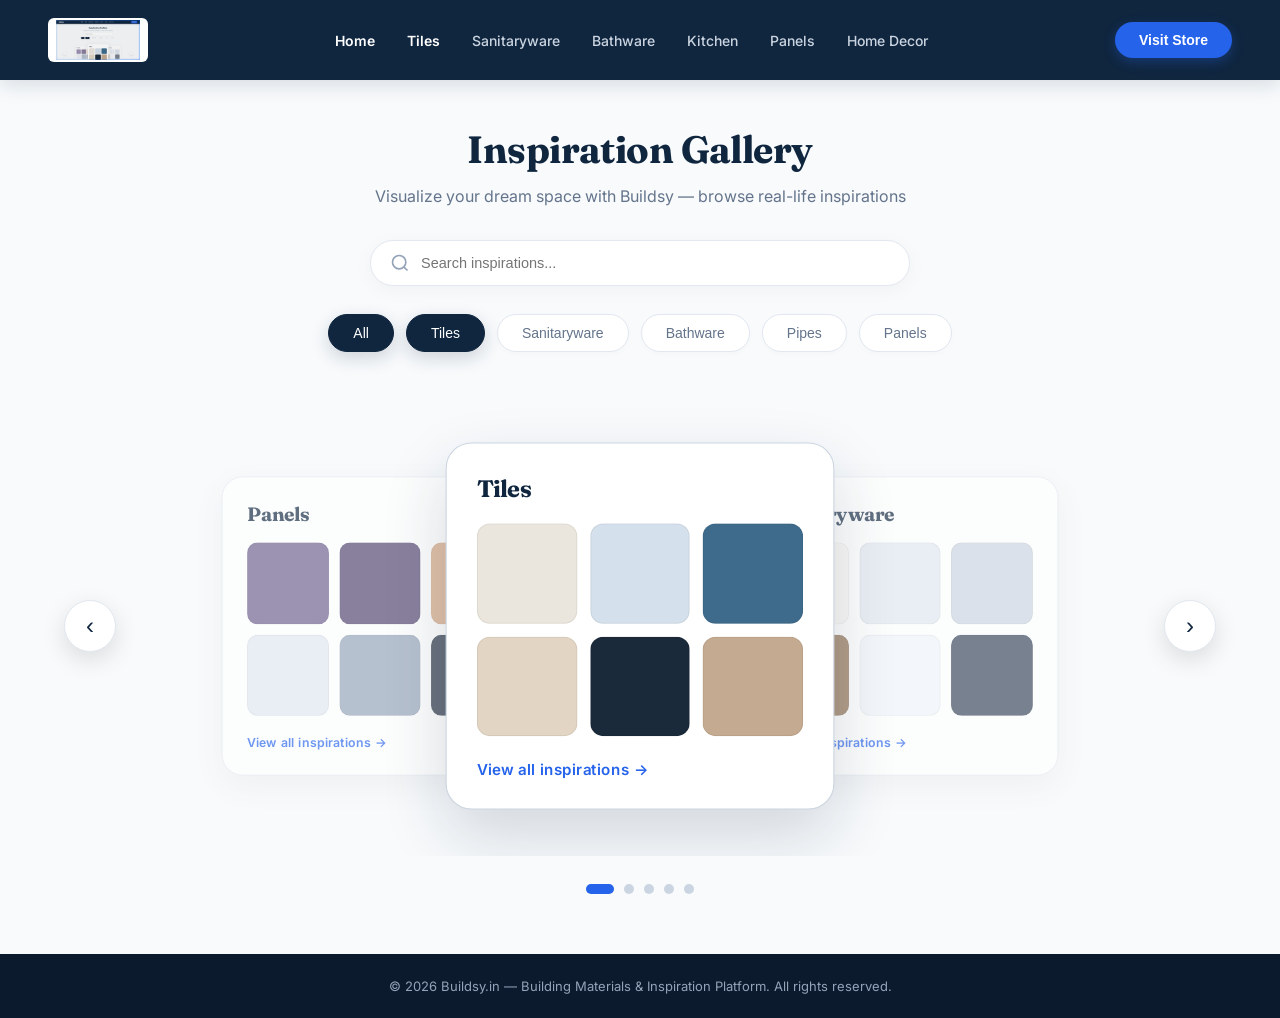
==== commit 8d1e9db5: "feat: use exact uploaded logo image for navbar branding" ====
--- a/buildsy-inspiration-gallery (2).html
+++ b/buildsy-inspiration-gallery (2).html
@@ -5,6 +5,8 @@
 <meta name="viewport" content="width=device-width, initial-scale=1.0">
 <title>Buildsy — Inspiration Gallery</title>
 <meta name="description" content="Browse premium inspiration galleries for tiles, bathware, kitchen, sanitaryware, panels, and more.">
+<link rel="icon" type="image/png" href="favicon.png">
+<link rel="shortcut icon" type="image/png" href="public/favicon.png">
 <link rel="preconnect" href="https://fonts.googleapis.com">
 <link href="https://fonts.googleapis.com/css2?family=Fraunces:ital,opsz,wght@0,9..144,400;0,9..144,600;0,9..144,700;1,9..144,400&family=Inter:wght@300;400;500;600;700&display=swap" rel="stylesheet">
 <style>
@@ -769,7 +771,9 @@
 
 <!-- Full Page Navigation Bar -->
 <header class="navbar">
-  <div class="navbar-logo">Buildsy</div>
+  <a href="index.html" class="navbar-logo" style="display:inline-flex; align-items:center; text-decoration:none;">
+    <img src="logo.png" alt="Buildsy Logo" style="height:44px; width:auto; object-fit:contain; border-radius:6px; background:#ffffff; padding:2px 8px;">
+  </a>
   <nav class="navbar-links">
     <a class="nav-link" data-cat-index="0">Home</a>
     <a class="nav-link active" data-cat-index="0" href="inspirations.html#tiles">Tiles</a>
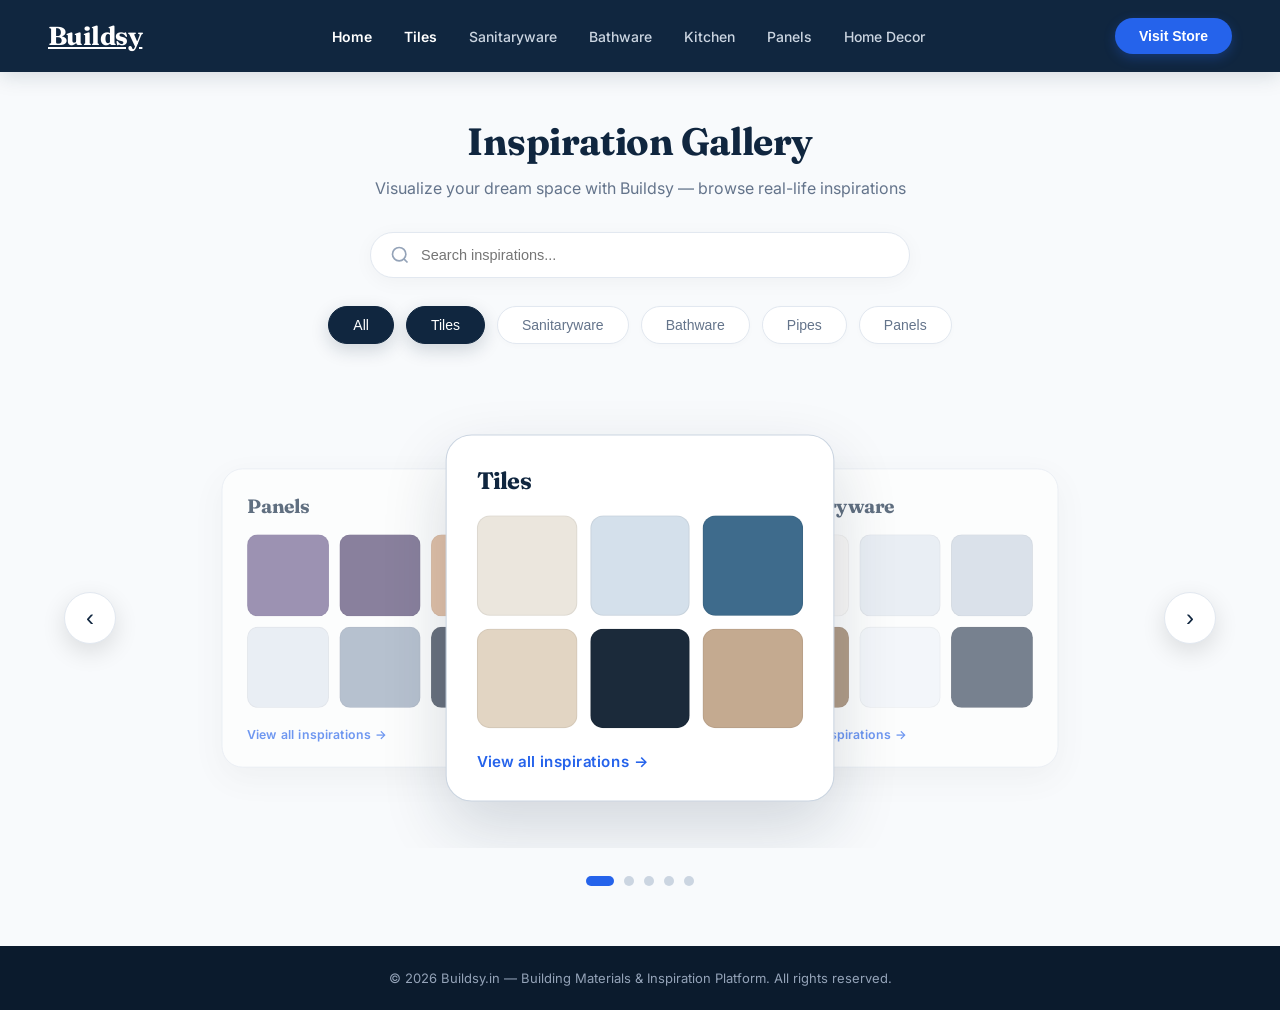
==== commit 3025b8b7: "fix: restore clean text logo in navbar while preserving uploaded logo favicon" ====
--- a/buildsy-inspiration-gallery (2).html
+++ b/buildsy-inspiration-gallery (2).html
@@ -771,9 +771,7 @@
 
 <!-- Full Page Navigation Bar -->
 <header class="navbar">
-  <a href="index.html" class="navbar-logo" style="display:inline-flex; align-items:center; text-decoration:none;">
-    <img src="logo.png" alt="Buildsy Logo" style="height:44px; width:auto; object-fit:contain; border-radius:6px; background:#ffffff; padding:2px 8px;">
-  </a>
+  <a href="index.html" class="navbar-logo">Buildsy</a>
   <nav class="navbar-links">
     <a class="nav-link" data-cat-index="0">Home</a>
     <a class="nav-link active" data-cat-index="0" href="inspirations.html#tiles">Tiles</a>
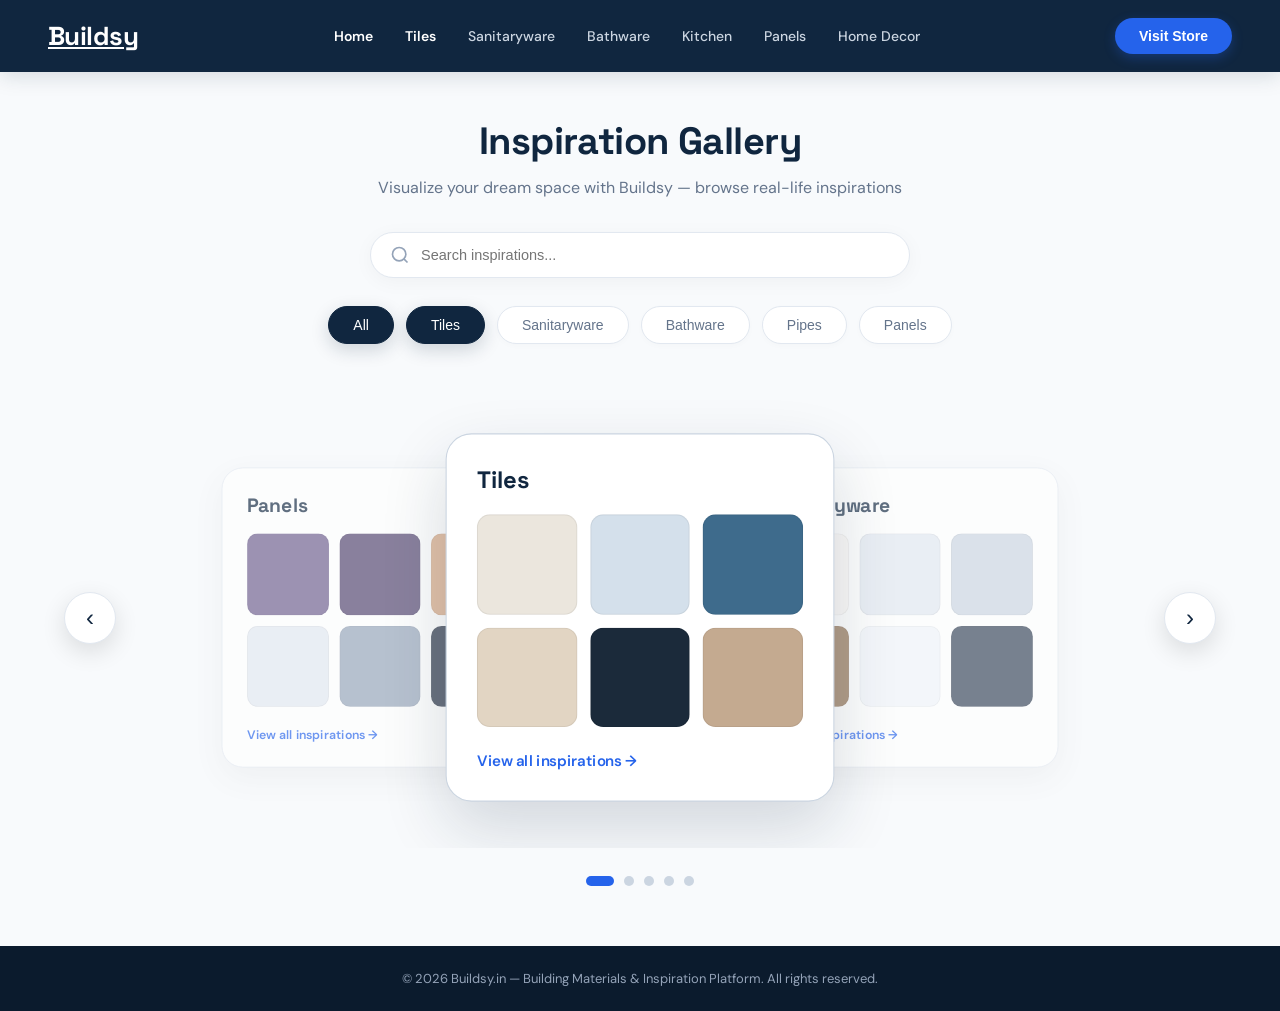
==== commit b5d56d52: "feat: add showroom wishlist, cinematic hero controls, and video assets" ====
--- a/buildsy-inspiration-gallery (2).html
+++ b/buildsy-inspiration-gallery (2).html
@@ -3,12 +3,15 @@
 <head>
 <meta charset="UTF-8">
 <meta name="viewport" content="width=device-width, initial-scale=1.0">
-<title>Buildsy — Inspiration Gallery</title>
+<title>Buildsy — Studio</title>
 <meta name="description" content="Browse premium inspiration galleries for tiles, bathware, kitchen, sanitaryware, panels, and more.">
+<link rel="icon" type="image/svg+xml" href="favicon.svg">
+<link rel="icon" type="image/x-icon" href="favicon.ico">
 <link rel="icon" type="image/png" href="favicon.png">
-<link rel="shortcut icon" type="image/png" href="public/favicon.png">
+<link rel="shortcut icon" type="image/x-icon" href="favicon.ico">
+<link rel="apple-touch-icon" href="favicon.png">
 <link rel="preconnect" href="https://fonts.googleapis.com">
-<link href="https://fonts.googleapis.com/css2?family=Fraunces:ital,opsz,wght@0,9..144,400;0,9..144,600;0,9..144,700;1,9..144,400&family=Inter:wght@300;400;500;600;700&display=swap" rel="stylesheet">
+<link href="https://fonts.googleapis.com/css2?family=DM+Sans:wght@400;500;600;700&family=Space+Grotesk:wght@400;500;600;700&display=swap" rel="stylesheet">
 <style>
   :root {
     --navy: #10263F;
@@ -33,7 +36,7 @@
   body {
     background: #F8FAFC;
     color: var(--ink);
-    font-family: 'Inter', -apple-system, BlinkMacSystemFont, sans-serif;
+    font-family: 'DM Sans', Arial, sans-serif;
     -webkit-font-smoothing: antialiased;
     min-height: 100vh;
     display: flex;
@@ -41,7 +44,7 @@
   }
 
   h1, h2, h3, h4, .font-serif {
-    font-family: 'Fraunces', Georgia, serif;
+    font-family: 'Space Grotesk', Arial, sans-serif;
     letter-spacing: -0.015em;
   }
 
@@ -59,7 +62,7 @@
     box-shadow: 0 4px 20px rgba(16, 38, 63, 0.15);
   }
   .navbar-logo {
-    font-family: 'Fraunces', serif;
+    font-family: 'Space Grotesk', Arial, sans-serif;
     font-size: 26px;
     font-weight: 700;
     color: #fff;
